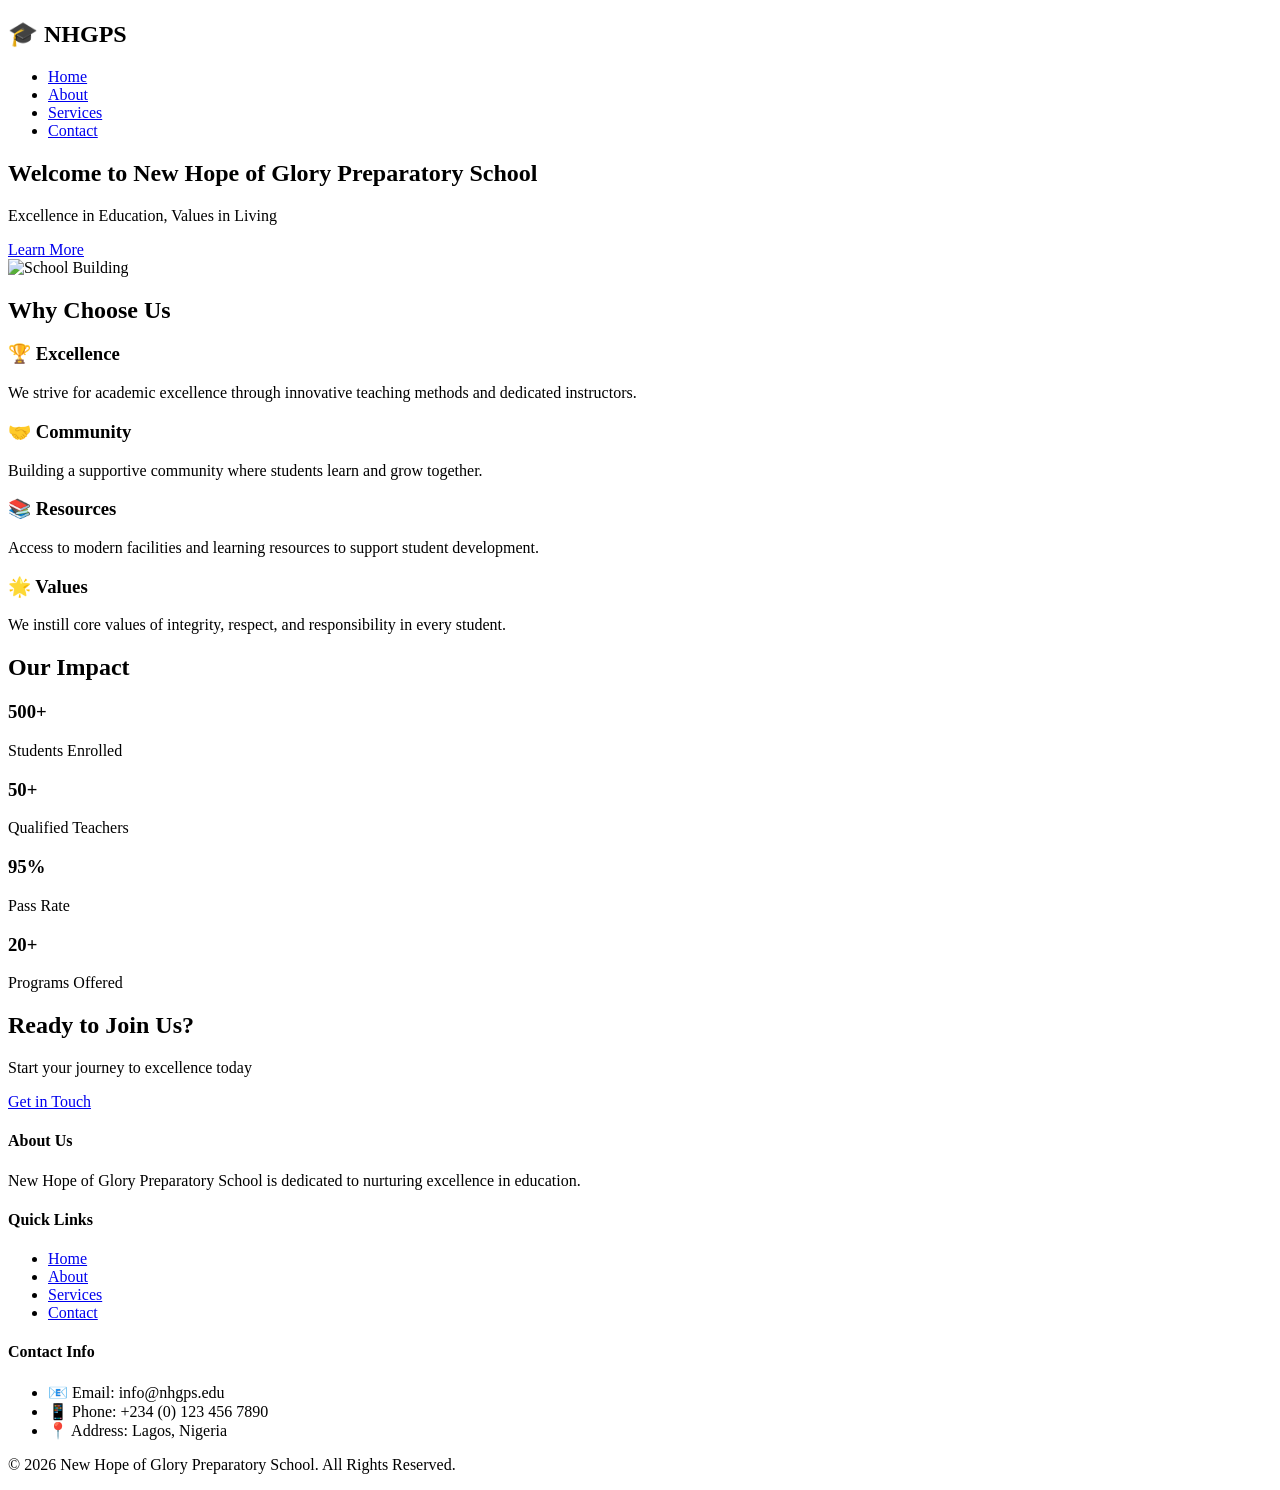
==== index.html @ d26f47a0 "Create responsive Home Page with semantic HTML5" ====
<!DOCTYPE html>
<html lang="en">
<head>
    <meta charset="UTF-8">
    <meta name="viewport" content="width=device-width, initial-scale=1.0">
    <title>New Hope of Glory Preparatory School</title>
    <link rel="stylesheet" href="styles.css">
</head>
<body>
    <!-- Header Navigation -->
    <header class="header">
        <nav class="navbar">
            <div class="nav-container">
                <div class="logo">
                    <h1>🎓 NHGPS</h1>
                </div>
                <ul class="nav-menu" id="navMenu">
                    <li class="nav-item">
                        <a href="index.html" class="nav-link active">Home</a>
                    </li>
                    <li class="nav-item">
                        <a href="about.html" class="nav-link">About</a>
                    </li>
                    <li class="nav-item">
                        <a href="services.html" class="nav-link">Services</a>
                    </li>
                    <li class="nav-item">
                        <a href="contact.html" class="nav-link">Contact</a>
                    </li>
                </ul>
                <div class="hamburger" id="hamburger">
                    <span></span>
                    <span></span>
                    <span></span>
                </div>
            </div>
        </nav>
    </header>

    <!-- Main Content -->
    <main>
        <!-- Hero Section -->
        <section class="hero">
            <div class="hero-content">
                <h2>Welcome to New Hope of Glory Preparatory School</h2>
                <p>Excellence in Education, Values in Living</p>
                <a href="about.html" class="cta-button">Learn More</a>
            </div>
            <img src="https://via.placeholder.com/600x400?text=School+Hero" alt="School Building" class="hero-image">
        </section>

        <!-- Features Section -->
        <section class="features">
            <h2>Why Choose Us</h2>
            <article class="feature-grid">
                <div class="feature-card">
                    <h3>🏆 Excellence</h3>
                    <p>We strive for academic excellence through innovative teaching methods and dedicated instructors.</p>
                </div>
                <div class="feature-card">
                    <h3>🤝 Community</h3>
                    <p>Building a supportive community where students learn and grow together.</p>
                </div>
                <div class="feature-card">
                    <h3>📚 Resources</h3>
                    <p>Access to modern facilities and learning resources to support student development.</p>
                </div>
                <div class="feature-card">
                    <h3>🌟 Values</h3>
                    <p>We instill core values of integrity, respect, and responsibility in every student.</p>
                </div>
            </article>
        </section>

        <!-- Quick Stats -->
        <section class="stats">
            <h2>Our Impact</h2>
            <div class="stats-grid">
                <div class="stat-item">
                    <h3>500+</h3>
                    <p>Students Enrolled</p>
                </div>
                <div class="stat-item">
                    <h3>50+</h3>
                    <p>Qualified Teachers</p>
                </div>
                <div class="stat-item">
                    <h3>95%</h3>
                    <p>Pass Rate</p>
                </div>
                <div class="stat-item">
                    <h3>20+</h3>
                    <p>Programs Offered</p>
                </div>
            </div>
        </section>

        <!-- Call to Action -->
        <section class="cta">
            <h2>Ready to Join Us?</h2>
            <p>Start your journey to excellence today</p>
            <a href="contact.html" class="cta-button primary">Get in Touch</a>
        </section>
    </main>

    <!-- Footer -->
    <footer class="footer">
        <div class="footer-content">
            <article class="footer-section">
                <h4>About Us</h4>
                <p>New Hope of Glory Preparatory School is dedicated to nurturing excellence in education.</p>
            </article>
            <article class="footer-section">
                <h4>Quick Links</h4>
                <ul>
                    <li><a href="index.html">Home</a></li>
                    <li><a href="about.html">About</a></li>
                    <li><a href="services.html">Services</a></li>
                    <li><a href="contact.html">Contact</a></li>
                </ul>
            </article>
            <article class="footer-section">
                <h4>Contact Info</h4>
                <ul>
                    <li>📧 Email: info@nhgps.edu</li>
                    <li>📱 Phone: +234 (0) 123 456 7890</li>
                    <li>📍 Address: Lagos, Nigeria</li>
                </ul>
            </article>
        </div>
        <div class="footer-bottom">
            <p>&copy; 2026 New Hope of Glory Preparatory School. All Rights Reserved.</p>
        </div>
    </footer>

    <script src="script.js"></script>
</body>
</html>
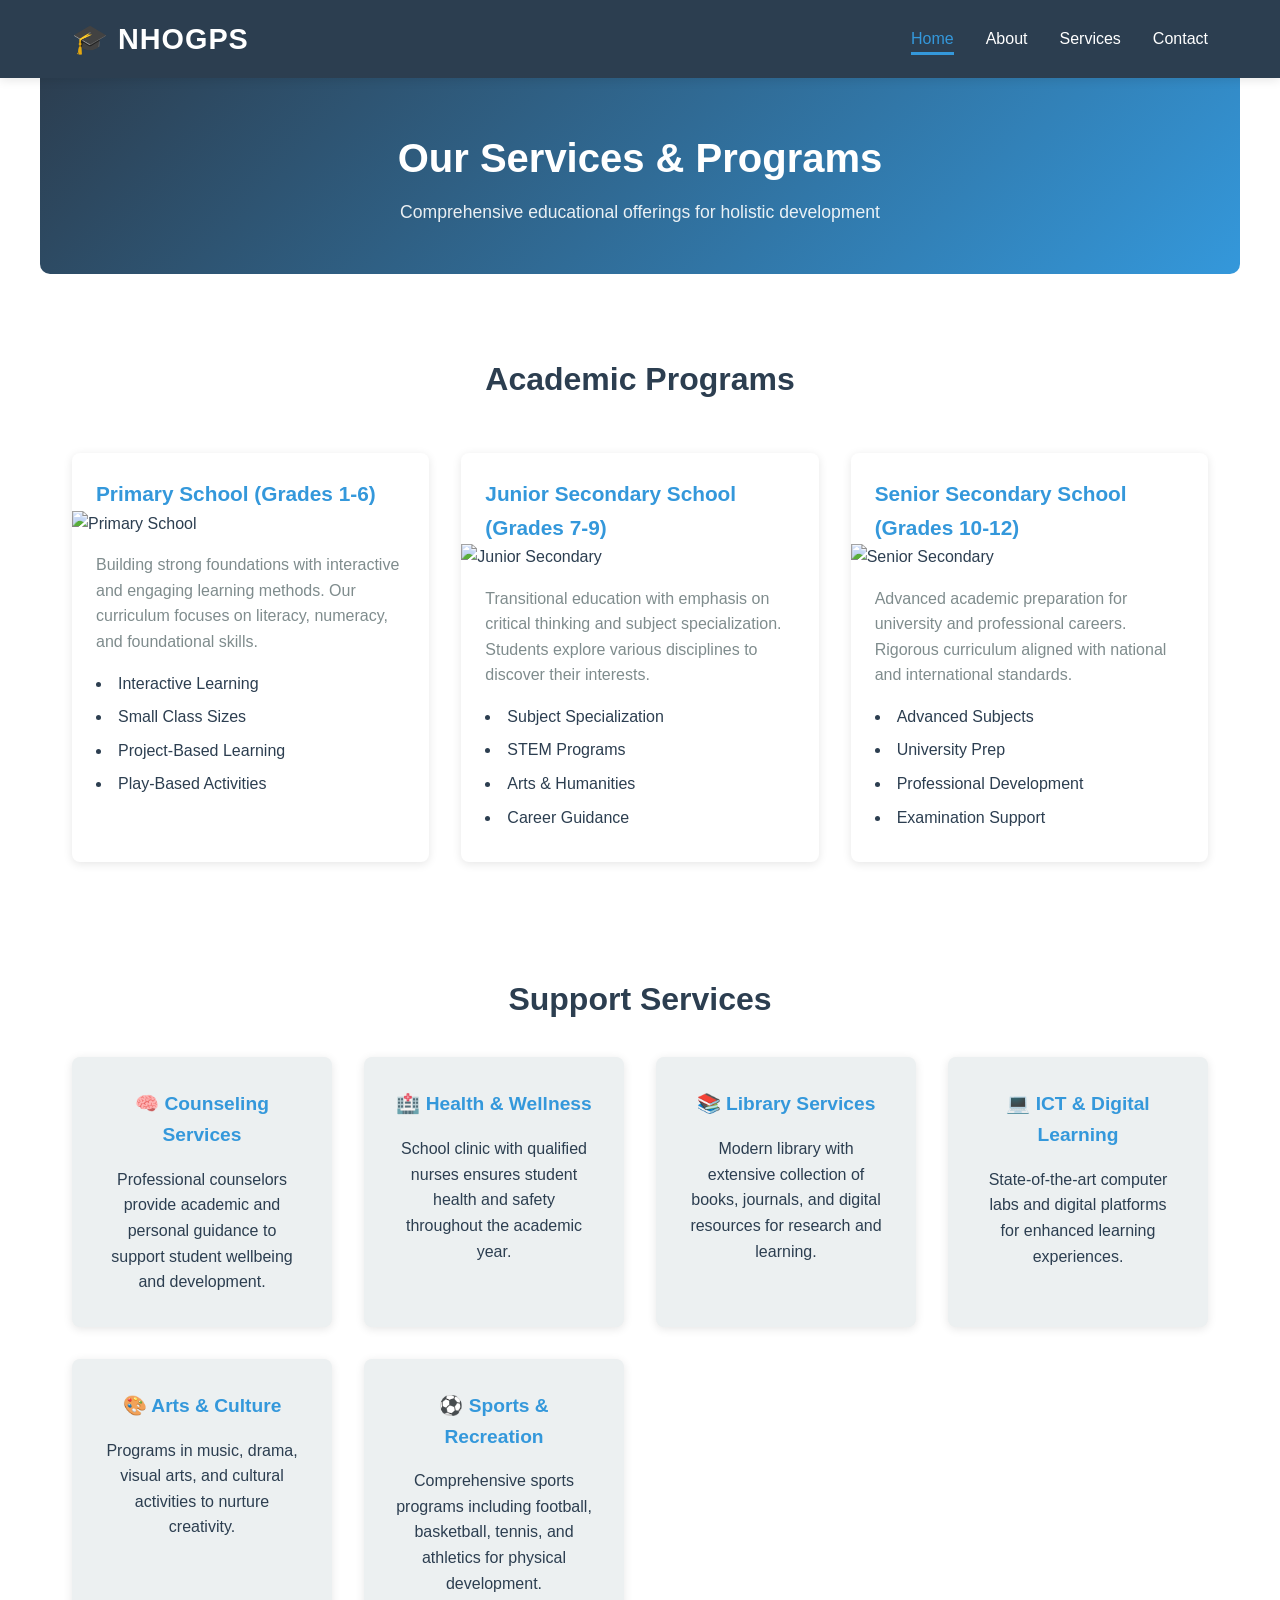
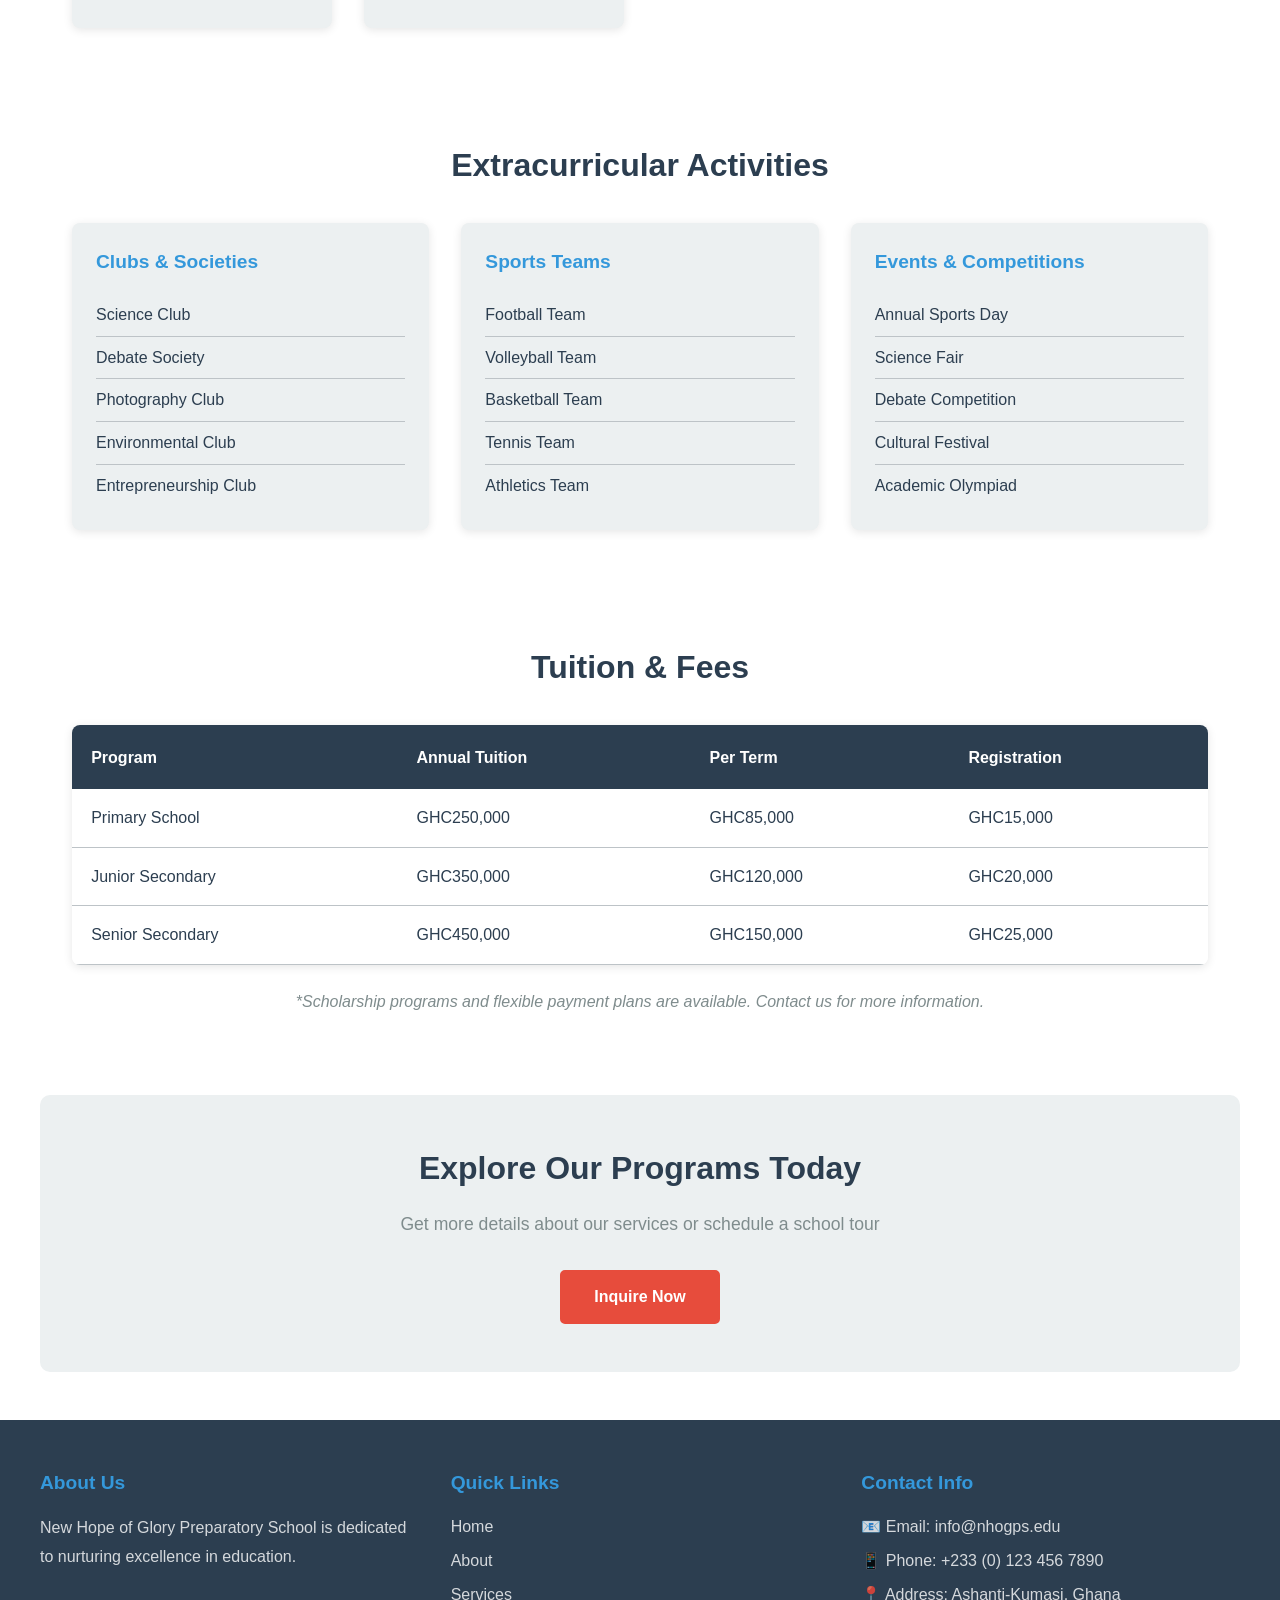
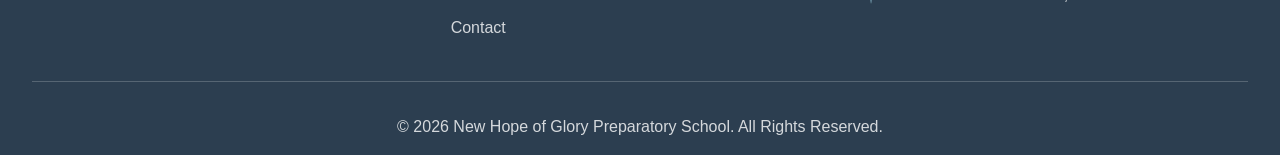
==== commit 07095d3f: "Revise index.html for new school branding and content Updated the title and navigation links to refl" ====
--- a/index.html
+++ b/index.html
@@ -3,7 +3,7 @@
 <head>
     <meta charset="UTF-8">
     <meta name="viewport" content="width=device-width, initial-scale=1.0">
-    <title>New Hope of Glory Preparatory School</title>
+    <title>Services - New Hope of Glory Preparatory School</title>
     <link rel="stylesheet" href="styles.css">
 </head>
 <body>
@@ -12,17 +12,17 @@
         <nav class="navbar">
             <div class="nav-container">
                 <div class="logo">
-                    <h1>🎓 NHGPS</h1>
+                    <h1>🎓 NHOGPS</h1>
                 </div>
                 <ul class="nav-menu" id="navMenu">
                     <li class="nav-item">
-                        <a href="index.html" class="nav-link active">Home</a>
+                        <a href="index.html" class="nav-link">Home</a>
                     </li>
                     <li class="nav-item">
                         <a href="about.html" class="nav-link">About</a>
                     </li>
                     <li class="nav-item">
-                        <a href="services.html" class="nav-link">Services</a>
+                        <a href="services.html" class="nav-link active">Services</a>
                     </li>
                     <li class="nav-item">
                         <a href="contact.html" class="nav-link">Contact</a>
@@ -39,67 +39,165 @@
 
     <!-- Main Content -->
     <main>
-        <!-- Hero Section -->
-        <section class="hero">
-            <div class="hero-content">
-                <h2>Welcome to New Hope of Glory Preparatory School</h2>
-                <p>Excellence in Education, Values in Living</p>
-                <a href="about.html" class="cta-button">Learn More</a>
-            </div>
-            <img src="https://via.placeholder.com/600x400?text=School+Hero" alt="School Building" class="hero-image">
-        </section>
-
-        <!-- Features Section -->
-        <section class="features">
-            <h2>Why Choose Us</h2>
-            <article class="feature-grid">
-                <div class="feature-card">
-                    <h3>🏆 Excellence</h3>
-                    <p>We strive for academic excellence through innovative teaching methods and dedicated instructors.</p>
-                </div>
-                <div class="feature-card">
-                    <h3>🤝 Community</h3>
-                    <p>Building a supportive community where students learn and grow together.</p>
-                </div>
-                <div class="feature-card">
-                    <h3>📚 Resources</h3>
-                    <p>Access to modern facilities and learning resources to support student development.</p>
-                </div>
-                <div class="feature-card">
-                    <h3>🌟 Values</h3>
-                    <p>We instill core values of integrity, respect, and responsibility in every student.</p>
-                </div>
-            </article>
-        </section>
-
-        <!-- Quick Stats -->
-        <section class="stats">
-            <h2>Our Impact</h2>
-            <div class="stats-grid">
-                <div class="stat-item">
-                    <h3>500+</h3>
-                    <p>Students Enrolled</p>
-                </div>
-                <div class="stat-item">
-                    <h3>50+</h3>
-                    <p>Qualified Teachers</p>
-                </div>
-                <div class="stat-item">
-                    <h3>95%</h3>
-                    <p>Pass Rate</p>
-                </div>
-                <div class="stat-item">
-                    <h3>20+</h3>
-                    <p>Programs Offered</p>
-                </div>
-            </div>
+        <!-- Page Header -->
+        <section class="page-header">
+            <h2>Our Services & Programs</h2>
+            <p>Comprehensive educational offerings for holistic development</p>
+        </section>
+
+        <!-- Academic Programs -->
+        <section class="programs">
+            <h2>Academic Programs</h2>
+            <article class="programs-grid">
+                <div class="program-card">
+                    <h3>Primary School (Grades 1-6)</h3>
+                    <img src="https://via.placeholder.com/300x200?text=Primary+School" alt="Primary School">
+                    <p>Building strong foundations with interactive and engaging learning methods. Our curriculum focuses on literacy, numeracy, and foundational skills.</p>
+                    <ul>
+                        <li>Interactive Learning</li>
+                        <li>Small Class Sizes</li>
+                        <li>Project-Based Learning</li>
+                        <li>Play-Based Activities</li>
+                    </ul>
+                </div>
+
+                <div class="program-card">
+                    <h3>Junior Secondary School (Grades 7-9)</h3>
+                    <img src="https://via.placeholder.com/300x200?text=JSS" alt="Junior Secondary">
+                    <p>Transitional education with emphasis on critical thinking and subject specialization. Students explore various disciplines to discover their interests.</p>
+                    <ul>
+                        <li>Subject Specialization</li>
+                        <li>STEM Programs</li>
+                        <li>Arts & Humanities</li>
+                        <li>Career Guidance</li>
+                    </ul>
+                </div>
+
+                <div class="program-card">
+                    <h3>Senior Secondary School (Grades 10-12)</h3>
+                    <img src="https://via.placeholder.com/300x200?text=SSS" alt="Senior Secondary">
+                    <p>Advanced academic preparation for university and professional careers. Rigorous curriculum aligned with national and international standards.</p>
+                    <ul>
+                        <li>Advanced Subjects</li>
+                        <li>University Prep</li>
+                        <li>Professional Development</li>
+                        <li>Examination Support</li>
+                    </ul>
+                </div>
+            </article>
+        </section>
+
+        <!-- Support Services -->
+        <section class="support-services">
+            <h2>Support Services</h2>
+            <article class="services-grid">
+                <div class="service-item">
+                    <h4>🧠 Counseling Services</h4>
+                    <p>Professional counselors provide academic and personal guidance to support student wellbeing and development.</p>
+                </div>
+                <div class="service-item">
+                    <h4>🏥 Health & Wellness</h4>
+                    <p>School clinic with qualified nurses ensures student health and safety throughout the academic year.</p>
+                </div>
+                <div class="service-item">
+                    <h4>📚 Library Services</h4>
+                    <p>Modern library with extensive collection of books, journals, and digital resources for research and learning.</p>
+                </div>
+                <div class="service-item">
+                    <h4>💻 ICT & Digital Learning</h4>
+                    <p>State-of-the-art computer labs and digital platforms for enhanced learning experiences.</p>
+                </div>
+                <div class="service-item">
+                    <h4>🎨 Arts & Culture</h4>
+                    <p>Programs in music, drama, visual arts, and cultural activities to nurture creativity.</p>
+                </div>
+                <div class="service-item">
+                    <h4>⚽ Sports & Recreation</h4>
+                    <p>Comprehensive sports programs including football, basketball, tennis, and athletics for physical development.</p>
+                </div>
+            </article>
+        </section>
+
+        <!-- Extracurricular Activities -->
+        <section class="activities">
+            <h2>Extracurricular Activities</h2>
+            <article class="activities-grid">
+                <div class="activity-card">
+                    <h3>Clubs & Societies</h3>
+                    <ul>
+                        <li>Science Club</li>
+                        <li>Debate Society</li>
+                        <li>Photography Club</li>
+                        <li>Environmental Club</li>
+                        <li>Entrepreneurship Club</li>
+                    </ul>
+                </div>
+                <div class="activity-card">
+                    <h3>Sports Teams</h3>
+                    <ul>
+                        <li>Football Team</li>
+                        <li>Volleyball Team</li>
+                        <li>Basketball Team</li>
+                        <li>Tennis Team</li>
+                        <li>Athletics Team</li>
+                    </ul>
+                </div>
+                <div class="activity-card">
+                    <h3>Events & Competitions</h3>
+                    <ul>
+                        <li>Annual Sports Day</li>
+                        <li>Science Fair</li>
+                        <li>Debate Competition</li>
+                        <li>Cultural Festival</li>
+                        <li>Academic Olympiad</li>
+                    </ul>
+                </div>
+            </article>
+        </section>
+
+        <!-- Services Pricing Table -->
+        <section class="pricing">
+            <h2>Tuition & Fees</h2>
+            <article class="table-container">
+                <table class="pricing-table">
+                    <thead>
+                        <tr>
+                            <th>Program</th>
+                            <th>Annual Tuition</th>
+                            <th>Per Term</th>
+                            <th>Registration</th>
+                        </tr>
+                    </thead>
+                    <tbody>
+                        <tr>
+                            <td>Primary School</td>
+                            <td>GHC250,000</td>
+                            <td>GHC85,000</td>
+                            <td>GHC15,000</td>
+                        </tr>
+                        <tr>
+                            <td>Junior Secondary</td>
+                            <td>GHC350,000</td>
+                            <td>GHC120,000</td>
+                            <td>GHC20,000</td>
+                        </tr>
+                        <tr>
+                            <td>Senior Secondary</td>
+                            <td>GHC450,000</td>
+                            <td>GHC150,000</td>
+                            <td>GHC25,000</td>
+                        </tr>
+                    </tbody>
+                </table>
+            </article>
+            <p class="pricing-note">*Scholarship programs and flexible payment plans are available. Contact us for more information.</p>
         </section>
 
         <!-- Call to Action -->
         <section class="cta">
-            <h2>Ready to Join Us?</h2>
-            <p>Start your journey to excellence today</p>
-            <a href="contact.html" class="cta-button primary">Get in Touch</a>
+            <h2>Explore Our Programs Today</h2>
+            <p>Get more details about our services or schedule a school tour</p>
+            <a href="contact.html" class="cta-button primary">Inquire Now</a>
         </section>
     </main>
 
@@ -122,9 +220,9 @@
             <article class="footer-section">
                 <h4>Contact Info</h4>
                 <ul>
-                    <li>📧 Email: info@nhgps.edu</li>
-                    <li>📱 Phone: +234 (0) 123 456 7890</li>
-                    <li>📍 Address: Lagos, Nigeria</li>
+                    <li>📧 Email: info@nhogps.edu</li>
+                    <li>📱 Phone: +233 (0) 123 456 7890</li>
+                    <li>📍 Address: Ashanti-Kumasi, Ghana</li>
                 </ul>
             </article>
         </div>
--- a/styles.css
+++ b/styles.css
@@ -0,0 +1,1312 @@
+/* ========================================
+   GENERAL STYLES & VARIABLES
+   ======================================== */
+
+:root {
+    --primary-color: #2c3e50;
+    --secondary-color: #3498db;
+    --accent-color: #e74c3c;
+    --success-color: #27ae60;
+    --warning-color: #f39c12;
+    --light-bg: #ecf0f1;
+    --text-color: #2c3e50;
+    --text-light: #7f8c8d;
+    --border-color: #bdc3c7;
+    --shadow: 0 2px 10px rgba(0, 0, 0, 0.1);
+    --transition: all 0.3s ease;
+}
+
+* {
+    margin: 0;
+    padding: 0;
+    box-sizing: border-box;
+}
+
+html {
+    scroll-behavior: smooth;
+}
+
+body {
+    font-family: 'Segoe UI', Tahoma, Geneva, Verdana, sans-serif;
+    line-height: 1.6;
+    color: var(--text-color);
+    background-color: #ffffff;
+}
+
+/* ========================================
+   HEADER & NAVIGATION
+   ======================================== */
+
+.header {
+    position: sticky;
+    top: 0;
+    z-index: 100;
+    background-color: var(--primary-color);
+    box-shadow: var(--shadow);
+}
+
+.navbar {
+    padding: 0;
+}
+
+.nav-container {
+    max-width: 1200px;
+    margin: 0 auto;
+    display: flex;
+    justify-content: space-between;
+    align-items: center;
+    padding: 1rem 2rem;
+}
+
+.logo h1 {
+    color: white;
+    font-size: 1.8rem;
+    font-weight: bold;
+    letter-spacing: 1px;
+}
+
+.nav-menu {
+    display: flex;
+    list-style: none;
+    gap: 2rem;
+    flex-wrap: wrap;
+}
+
+.nav-item {
+    position: relative;
+}
+
+.nav-link {
+    color: white;
+    text-decoration: none;
+    font-weight: 500;
+    transition: var(--transition);
+    position: relative;
+    padding-bottom: 0.5rem;
+}
+
+.nav-link:hover,
+.nav-link.active {
+    color: var(--secondary-color);
+}
+
+.nav-link.active::after {
+    content: '';
+    position: absolute;
+    bottom: 0;
+    left: 0;
+    right: 0;
+    height: 3px;
+    background-color: var(--secondary-color);
+}
+
+.hamburger {
+    display: none;
+    flex-direction: column;
+    cursor: pointer;
+}
+
+.hamburger span {
+    width: 25px;
+    height: 3px;
+    background-color: white;
+    margin: 5px 0;
+    transition: var(--transition);
+}
+
+/* ========================================
+   HERO SECTION
+   ======================================== */
+
+.hero {
+    display: grid;
+    grid-template-columns: 1fr 1fr;
+    align-items: center;
+    gap: 3rem;
+    max-width: 1200px;
+    margin: 0 auto;
+    padding: 4rem 2rem;
+    background: linear-gradient(135deg, var(--primary-color) 0%, var(--secondary-color) 100%);
+    color: white;
+    min-height: 500px;
+}
+
+.hero-content h2 {
+    font-size: 2.5rem;
+    margin-bottom: 1rem;
+    font-weight: bold;
+}
+
+.hero-content p {
+    font-size: 1.2rem;
+    margin-bottom: 2rem;
+    opacity: 0.95;
+}
+
+.hero-image {
+    width: 100%;
+    max-height: 400px;
+    object-fit: cover;
+    border-radius: 10px;
+    box-shadow: 0 10px 30px rgba(0, 0, 0, 0.3);
+}
+
+/* ========================================
+   BUTTONS & CTAs
+   ======================================== */
+
+.cta-button {
+    display: inline-block;
+    padding: 0.75rem 2rem;
+    background-color: var(--secondary-color);
+    color: white;
+    text-decoration: none;
+    border-radius: 5px;
+    font-weight: 600;
+    transition: var(--transition);
+    border: 2px solid var(--secondary-color);
+}
+
+.cta-button:hover {
+    background-color: transparent;
+    color: var(--secondary-color);
+    transform: translateY(-2px);
+}
+
+.cta-button.primary {
+    background-color: var(--accent-color);
+    border-color: var(--accent-color);
+}
+
+.cta-button.primary:hover {
+    color: var(--accent-color);
+}
+
+/* ========================================
+   FEATURES SECTION
+   ======================================== */
+
+.features {
+    max-width: 1200px;
+    margin: 3rem auto;
+    padding: 2rem;
+}
+
+.features h2 {
+    text-align: center;
+    font-size: 2rem;
+    margin-bottom: 3rem;
+    color: var(--primary-color);
+}
+
+.feature-grid {
+    display: grid;
+    grid-template-columns: repeat(auto-fit, minmax(250px, 1fr));
+    gap: 2rem;
+}
+
+.feature-card {
+    background-color: var(--light-bg);
+    padding: 2rem;
+    border-radius: 8px;
+    text-align: center;
+    box-shadow: var(--shadow);
+    transition: var(--transition);
+}
+
+.feature-card:hover {
+    transform: translateY(-10px);
+    box-shadow: 0 10px 25px rgba(0, 0, 0, 0.15);
+}
+
+.feature-card h3 {
+    font-size: 1.5rem;
+    color: var(--secondary-color);
+    margin-bottom: 1rem;
+}
+
+.feature-card p {
+    color: var(--text-light);
+    line-height: 1.8;
+}
+
+/* ========================================
+   STATS SECTION
+   ======================================== */
+
+.stats {
+    background-color: var(--primary-color);
+    color: white;
+    padding: 3rem 2rem;
+    text-align: center;
+}
+
+.stats h2 {
+    font-size: 2rem;
+    margin-bottom: 2rem;
+}
+
+.stats-grid {
+    display: grid;
+    grid-template-columns: repeat(auto-fit, minmax(200px, 1fr));
+    gap: 2rem;
+    max-width: 1200px;
+    margin: 0 auto;
+}
+
+.stat-item h3 {
+    font-size: 2.5rem;
+    font-weight: bold;
+    color: var(--secondary-color);
+    margin-bottom: 0.5rem;
+}
+
+.stat-item p {
+    font-size: 1.1rem;
+}
+
+/* ========================================
+   CTA SECTION
+   ======================================== */
+
+.cta {
+    background-color: var(--light-bg);
+    padding: 3rem 2rem;
+    text-align: center;
+    max-width: 1200px;
+    margin: 3rem auto;
+    border-radius: 10px;
+}
+
+.cta h2 {
+    font-size: 2rem;
+    margin-bottom: 1rem;
+    color: var(--primary-color);
+}
+
+.cta p {
+    font-size: 1.1rem;
+    color: var(--text-light);
+    margin-bottom: 2rem;
+}
+
+/* ========================================
+   FOOTER
+   ======================================== */
+
+.footer {
+    background-color: var(--primary-color);
+    color: white;
+    padding: 3rem 2rem 1rem;
+    margin-top: 3rem;
+}
+
+.footer-content {
+    display: grid;
+    grid-template-columns: repeat(auto-fit, minmax(250px, 1fr));
+    gap: 2rem;
+    max-width: 1200px;
+    margin: 0 auto 2rem;
+}
+
+.footer-section h4 {
+    font-size: 1.2rem;
+    margin-bottom: 1rem;
+    color: var(--secondary-color);
+}
+
+.footer-section p {
+    line-height: 1.8;
+    color: rgba(255, 255, 255, 0.8);
+}
+
+.footer-section ul {
+    list-style: none;
+}
+
+.footer-section ul li {
+    margin-bottom: 0.5rem;
+    color: rgba(255, 255, 255, 0.8);
+}
+
+.footer-section ul li a {
+    color: rgba(255, 255, 255, 0.8);
+    text-decoration: none;
+    transition: var(--transition);
+}
+
+.footer-section ul li a:hover {
+    color: var(--secondary-color);
+}
+
+.footer-bottom {
+    text-align: center;
+    padding-top: 2rem;
+    border-top: 1px solid rgba(255, 255, 255, 0.2);
+    color: rgba(255, 255, 255, 0.8);
+}
+
+/* ========================================
+   PAGE HEADER
+   ======================================== */
+
+.page-header {
+    background: linear-gradient(135deg, var(--primary-color) 0%, var(--secondary-color) 100%);
+    color: white;
+    padding: 3rem 2rem;
+    text-align: center;
+    max-width: 1200px;
+    margin: 0 auto;
+    border-radius: 0 0 10px 10px;
+}
+
+.page-header h2 {
+    font-size: 2.5rem;
+    margin-bottom: 0.5rem;
+}
+
+.page-header p {
+    font-size: 1.1rem;
+    opacity: 0.9;
+}
+
+/* ========================================
+   ABOUT PAGE SECTIONS
+   ======================================== */
+
+.mission-vision {
+    max-width: 1200px;
+    margin: 3rem auto;
+    padding: 2rem;
+}
+
+.mission-vision-grid {
+    display: grid;
+    grid-template-columns: repeat(auto-fit, minmax(300px, 1fr));
+    gap: 2rem;
+}
+
+.mission-card,
+.vision-card {
+    background-color: var(--light-bg);
+    padding: 2rem;
+    border-radius: 8px;
+    border-left: 4px solid var(--secondary-color);
+    box-shadow: var(--shadow);
+}
+
+.mission-card h3,
+.vision-card h3 {
+    color: var(--secondary-color);
+    font-size: 1.5rem;
+    margin-bottom: 1rem;
+}
+
+.values {
+    max-width: 1200px;
+    margin: 3rem auto;
+    padding: 2rem;
+}
+
+.values h2 {
+    text-align: center;
+    font-size: 2rem;
+    color: var(--primary-color);
+    margin-bottom: 2rem;
+}
+
+.values-grid {
+    display: grid;
+    grid-template-columns: repeat(auto-fit, minmax(280px, 1fr));
+    gap: 2rem;
+}
+
+.value-item {
+    background-color: var(--light-bg);
+    padding: 2rem;
+    border-radius: 8px;
+    box-shadow: var(--shadow);
+    transition: var(--transition);
+}
+
+.value-item:hover {
+    transform: translateY(-5px);
+    box-shadow: 0 8px 20px rgba(0, 0, 0, 0.15);
+}
+
+.value-item h4 {
+    color: var(--secondary-color);
+    font-size: 1.3rem;
+    margin-bottom: 1rem;
+}
+
+/* ========================================
+   HISTORY SECTION
+   ======================================== */
+
+.history {
+    max-width: 1200px;
+    margin: 3rem auto;
+    padding: 2rem;
+    background-color: var(--light-bg);
+    border-radius: 8px;
+}
+
+.history h2 {
+    color: var(--primary-color);
+    font-size: 2rem;
+    margin-bottom: 2rem;
+}
+
+.history-content p {
+    margin-bottom: 1.5rem;
+    line-height: 1.9;
+    color: var(--text-light);
+}
+
+/* ========================================
+   LEADERSHIP SECTION
+   ======================================== */
+
+.leadership {
+    max-width: 1200px;
+    margin: 3rem auto;
+    padding: 2rem;
+}
+
+.leadership h2 {
+    text-align: center;
+    font-size: 2rem;
+    color: var(--primary-color);
+    margin-bottom: 3rem;
+}
+
+.leadership-grid {
+    display: grid;
+    grid-template-columns: repeat(auto-fit, minmax(250px, 1fr));
+    gap: 2rem;
+}
+
+.team-member {
+    text-align: center;
+    background-color: var(--light-bg);
+    padding: 2rem;
+    border-radius: 8px;
+    box-shadow: var(--shadow);
+    transition: var(--transition);
+}
+
+.team-member:hover {
+    transform: translateY(-10px);
+    box-shadow: 0 10px 25px rgba(0, 0, 0, 0.15);
+}
+
+.team-member img {
+    width: 150px;
+    height: 150px;
+    border-radius: 50%;
+    object-fit: cover;
+    margin-bottom: 1rem;
+    border: 3px solid var(--secondary-color);
+}
+
+.team-member h4 {
+    font-size: 1.3rem;
+    color: var(--primary-color);
+    margin-bottom: 0.5rem;
+}
+
+.team-member .position {
+    color: var(--secondary-color);
+    font-weight: 600;
+    margin-bottom: 1rem;
+}
+
+.team-member p {
+    color: var(--text-light);
+    font-size: 0.95rem;
+}
+
+/* ========================================
+   ACHIEVEMENTS TABLE
+   ======================================== */
+
+.achievements {
+    max-width: 1200px;
+    margin: 3rem auto;
+    padding: 2rem;
+}
+
+.achievements h2 {
+    text-align: center;
+    font-size: 2rem;
+    color: var(--primary-color);
+    margin-bottom: 2rem;
+}
+
+.table-container {
+    overflow-x: auto;
+    border-radius: 8px;
+    box-shadow: var(--shadow);
+}
+
+.achievements-table,
+.pricing-table {
+    width: 100%;
+    border-collapse: collapse;
+    background-color: white;
+}
+
+.achievements-table thead,
+.pricing-table thead {
+    background-color: var(--primary-color);
+    color: white;
+}
+
+.achievements-table th,
+.pricing-table th {
+    padding: 1.2rem;
+    text-align: left;
+    font-weight: 600;
+}
+
+.achievements-table td,
+.pricing-table td {
+    padding: 1rem 1.2rem;
+    border-bottom: 1px solid var(--border-color);
+}
+
+.achievements-table tbody tr:hover,
+.pricing-table tbody tr:hover {
+    background-color: var(--light-bg);
+}
+
+/* ========================================
+   SERVICES PAGE
+   ======================================== */
+
+.programs {
+    max-width: 1200px;
+    margin: 3rem auto;
+    padding: 2rem;
+}
+
+.programs h2 {
+    text-align: center;
+    font-size: 2rem;
+    color: var(--primary-color);
+    margin-bottom: 3rem;
+}
+
+.programs-grid {
+    display: grid;
+    grid-template-columns: repeat(auto-fit, minmax(300px, 1fr));
+    gap: 2rem;
+}
+
+.program-card {
+    background-color: white;
+    border-radius: 8px;
+    overflow: hidden;
+    box-shadow: var(--shadow);
+    transition: var(--transition);
+}
+
+.program-card:hover {
+    transform: translateY(-15px);
+    box-shadow: 0 15px 30px rgba(0, 0, 0, 0.2);
+}
+
+.program-card h3 {
+    padding: 1.5rem 1.5rem 0;
+    color: var(--secondary-color);
+    font-size: 1.3rem;
+}
+
+.program-card img {
+    width: 100%;
+    height: 200px;
+    object-fit: cover;
+}
+
+.program-card p {
+    padding: 0 1.5rem;
+    color: var(--text-light);
+    margin: 1rem 0;
+}
+
+.program-card ul {
+    list-style-position: inside;
+    padding: 0 1.5rem 1.5rem;
+    color: var(--text-color);
+}
+
+.program-card ul li {
+    margin: 0.5rem 0;
+}
+
+.support-services {
+    max-width: 1200px;
+    margin: 3rem auto;
+    padding: 2rem;
+}
+
+.support-services h2 {
+    text-align: center;
+    font-size: 2rem;
+    color: var(--primary-color);
+    margin-bottom: 2rem;
+}
+
+.services-grid {
+    display: grid;
+    grid-template-columns: repeat(auto-fit, minmax(250px, 1fr));
+    gap: 2rem;
+}
+
+.service-item {
+    background-color: var(--light-bg);
+    padding: 2rem;
+    border-radius: 8px;
+    text-align: center;
+    box-shadow: var(--shadow);
+    transition: var(--transition);
+}
+
+.service-item:hover {
+    background-color: var(--secondary-color);
+    color: white;
+}
+
+.service-item h4 {
+    color: var(--secondary-color);
+    font-size: 1.2rem;
+    margin-bottom: 1rem;
+}
+
+.service-item:hover h4 {
+    color: white;
+}
+
+/* ========================================
+   ACTIVITIES SECTION
+   ======================================== */
+
+.activities {
+    max-width: 1200px;
+    margin: 3rem auto;
+    padding: 2rem;
+}
+
+.activities h2 {
+    text-align: center;
+    font-size: 2rem;
+    color: var(--primary-color);
+    margin-bottom: 2rem;
+}
+
+.activities-grid {
+    display: grid;
+    grid-template-columns: repeat(auto-fit, minmax(250px, 1fr));
+    gap: 2rem;
+}
+
+.activity-card {
+    background-color: var(--light-bg);
+    padding: 1.5rem;
+    border-radius: 8px;
+    box-shadow: var(--shadow);
+}
+
+.activity-card h3 {
+    color: var(--secondary-color);
+    font-size: 1.2rem;
+    margin-bottom: 1rem;
+}
+
+.activity-card ul {
+    list-style: none;
+    padding-left: 0;
+}
+
+.activity-card ul li {
+    padding: 0.5rem 0;
+    border-bottom: 1px solid var(--border-color);
+    color: var(--text-color);
+}
+
+.activity-card ul li:last-child {
+    border-bottom: none;
+}
+
+/* ========================================
+   PRICING SECTION
+   ======================================== */
+
+.pricing {
+    max-width: 1200px;
+    margin: 3rem auto;
+    padding: 2rem;
+}
+
+.pricing h2 {
+    text-align: center;
+    font-size: 2rem;
+    color: var(--primary-color);
+    margin-bottom: 2rem;
+}
+
+.pricing-note {
+    text-align: center;
+    color: var(--text-light);
+    margin-top: 1.5rem;
+    font-style: italic;
+}
+
+/* ========================================
+   CONTACT PAGE SECTIONS
+   ======================================== */
+
+.contact-section {
+    max-width: 1200px;
+    margin: 3rem auto;
+    padding: 2rem;
+}
+
+.contact-container {
+    display: grid;
+    grid-template-columns: 1fr 1fr;
+    gap: 3rem;
+}
+
+.contact-info {
+    background-color: var(--light-bg);
+    padding: 2rem;
+    border-radius: 8px;
+}
+
+.contact-info h3 {
+    color: var(--secondary-color);
+    font-size: 1.5rem;
+    margin-bottom: 2rem;
+}
+
+.info-item {
+    margin-bottom: 2rem;
+}
+
+.info-item h4 {
+    color: var(--primary-color);
+    font-size: 1.1rem;
+    margin-bottom: 0.5rem;
+}
+
+.info-item p {
+    color: var(--text-light);
+    line-height: 1.8;
+}
+
+/* ========================================
+   CONTACT FORM
+   ======================================== */
+
+.contact-form-container {
+    background-color: white;
+    padding: 2rem;
+    border-radius: 8px;
+    box-shadow: var(--shadow);
+}
+
+.contact-form-container h3 {
+    color: var(--secondary-color);
+    font-size: 1.5rem;
+    margin-bottom: 1.5rem;
+}
+
+.greeting-message {
+    background-color: var(--light-bg);
+    padding: 1rem;
+    border-radius: 5px;
+    margin-bottom: 1.5rem;
+    color: var(--primary-color);
+    font-weight: 500;
+    display: none;
+}
+
+.greeting-message.show {
+    display: block;
+}
+
+.contact-form {
+    display: flex;
+    flex-direction: column;
+}
+
+.form-group {
+    margin-bottom: 1.5rem;
+    position: relative;
+}
+
+.form-group label {
+    display: block;
+    margin-bottom: 0.5rem;
+    color: var(--primary-color);
+    font-weight: 600;
+}
+
+.form-group input,
+.form-group select,
+.form-group textarea {
+    width: 100%;
+    padding: 0.75rem;
+    border: 2px solid var(--border-color);
+    border-radius: 5px;
+    font-family: inherit;
+    font-size: 1rem;
+    transition: var(--transition);
+}
+
+.form-group input:focus,
+.form-group select:focus,
+.form-group textarea:focus {
+    outline: none;
+    border-color: var(--secondary-color);
+    box-shadow: 0 0 0 3px rgba(52, 152, 219, 0.1);
+}
+
+.form-group input.error,
+.form-group select.error,
+.form-group textarea.error {
+    border-color: var(--accent-color);
+    background-color: rgba(231, 76, 60, 0.05);
+}
+
+.error-message {
+    color: var(--accent-color);
+    font-size: 0.85rem;
+    margin-top: 0.3rem;
+    display: block;
+    min-height: 1.2rem;
+}
+
+.submit-btn {
+    padding: 0.75rem 2rem;
+    background-color: var(--secondary-color);
+    color: white;
+    border: none;
+    border-radius: 5px;
+    font-size: 1rem;
+    font-weight: 600;
+    cursor: pointer;
+    transition: var(--transition);
+    margin-top: 1rem;
+}
+
+.submit-btn:hover {
+    background-color: var(--primary-color);
+    transform: translateY(-2px);
+    box-shadow: 0 5px 15px rgba(52, 152, 219, 0.3);
+}
+
+.submit-btn:active {
+    transform: translateY(0);
+}
+
+.success-message {
+    background-color: var(--success-color);
+    color: white;
+    padding: 1.5rem;
+    border-radius: 5px;
+    margin-top: 1.5rem;
+    text-align: center;
+    animation: slideIn 0.3s ease;
+}
+
+.success-message h4 {
+    margin-bottom: 0.5rem;
+    font-size: 1.2rem;
+}
+
+@keyframes slideIn {
+    from {
+        opacity: 0;
+        transform: translateY(-10px);
+    }
+    to {
+        opacity: 1;
+        transform: translateY(0);
+    }
+}
+
+/* ========================================
+   SUBMISSIONS STATS
+   ======================================== */
+
+.submissions-list {
+    max-width: 1200px;
+    margin: 3rem auto;
+    padding: 2rem;
+}
+
+.submissions-list h3 {
+    text-align: center;
+    color: var(--primary-color);
+    font-size: 1.5rem;
+    margin-bottom: 2rem;
+}
+
+.stats-cards {
+    display: grid;
+    grid-template-columns: repeat(auto-fit, minmax(200px, 1fr));
+    gap: 2rem;
+}
+
+.stat-card {
+    background-color: var(--light-bg);
+    padding: 2rem;
+    border-radius: 8px;
+    text-align: center;
+    box-shadow: var(--shadow);
+    border-top: 4px solid var(--secondary-color);
+}
+
+.stat-card h4 {
+    color: var(--primary-color);
+    margin-bottom: 1rem;
+}
+
+.stat-card p {
+    font-size: 2rem;
+    font-weight: bold;
+    color: var(--secondary-color);
+}
+
+/* ========================================
+   MAP SECTION
+   ======================================== */
+
+.map-section {
+    max-width: 1200px;
+    margin: 3rem auto;
+    padding: 2rem;
+}
+
+.map-section h3 {
+    color: var(--primary-color);
+    font-size: 1.5rem;
+    margin-bottom: 2rem;
+}
+
+.map-placeholder {
+    background-color: var(--light-bg);
+    padding: 4rem 2rem;
+    border-radius: 8px;
+    text-align: center;
+    color: var(--text-light);
+}
+
+.map-placeholder p {
+    font-size: 1.1rem;
+    margin: 1rem 0;
+}
+
+/* ========================================
+   MOBILE RESPONSIVE DESIGN
+   ======================================== */
+
+/* Tablet Devices (768px - 1024px) */
+@media (max-width: 1024px) {
+    .nav-menu {
+        gap: 1.5rem;
+    }
+
+    .hero {
+        grid-template-columns: 1fr;
+        padding: 3rem 2rem;
+    }
+
+    .hero-content h2 {
+        font-size: 2rem;
+    }
+
+    .contact-container {
+        grid-template-columns: 1fr;
+        gap: 2rem;
+    }
+
+    .feature-grid,
+    .programs-grid,
+    .values-grid,
+    .services-grid,
+    .activities-grid {
+        grid-template-columns: repeat(2, 1fr);
+    }
+}
+
+/* Mobile Devices (max-width: 768px) */
+@media (max-width: 768px) {
+    /* Navigation */
+    .hamburger {
+        display: flex;
+    }
+
+    .nav-menu {
+        position: fixed;
+        left: -100%;
+        top: 70px;
+        flex-direction: column;
+        background-color: var(--primary-color);
+        width: 100%;
+        text-align: center;
+        transition: 0.3s;
+        gap: 0;
+        padding: 2rem 0;
+    }
+
+    .nav-menu.active {
+        left: 0;
+    }
+
+    .nav-item {
+        padding: 1rem 0;
+        border-bottom: 1px solid rgba(255, 255, 255, 0.1);
+    }
+
+    /* Hero Section */
+    .hero {
+        grid-template-columns: 1fr;
+        min-height: auto;
+        padding: 2rem 1rem;
+    }
+
+    .hero-content h2 {
+        font-size: 1.8rem;
+    }
+
+    .hero-content p {
+        font-size: 1rem;
+    }
+
+    .hero-image {
+        max-height: 300px;
+    }
+
+    /* Page Header */
+    .page-header {
+        padding: 2rem 1rem;
+    }
+
+    .page-header h2 {
+        font-size: 1.8rem;
+    }
+
+    .page-header p {
+        font-size: 1rem;
+    }
+
+    /* Typography */
+    h1 {
+        font-size: 1.5rem;
+    }
+
+    h2 {
+        font-size: 1.5rem;
+    }
+
+    h3 {
+        font-size: 1.2rem;
+    }
+
+    /* Sections */
+    .features,
+    .programs,
+    .values,
+    .leadership,
+    .achievements,
+    .contact-section,
+    .submissions-list,
+    .map-section {
+        padding: 1.5rem;
+        margin: 2rem auto;
+    }
+
+    /* Grids */
+    .feature-grid,
+    .programs-grid,
+    .values-grid,
+    .services-grid,
+    .activities-grid,
+    .stats-grid,
+    .leadership-grid,
+    .stats-cards {
+        grid-template-columns: 1fr;
+    }
+
+    .mission-vision-grid {
+        grid-template-columns: 1fr;
+    }
+
+    .contact-container {
+        grid-template-columns: 1fr;
+        gap: 1.5rem;
+    }
+
+    /* Contact Form */
+    .contact-form-container,
+    .contact-info {
+        padding: 1.5rem;
+    }
+
+    /* Footer */
+    .footer-content {
+        grid-template-columns: 1fr;
+        gap: 1.5rem;
+    }
+
+    .footer {
+        padding: 2rem 1rem 1rem;
+    }
+
+    /* CTA Button */
+    .cta-button {
+        padding: 0.6rem 1.5rem;
+        font-size: 0.95rem;
+    }
+
+    /* Table */
+    .table-container {
+        overflow-x: auto;
+    }
+
+    .achievements-table,
+    .pricing-table {
+        font-size: 0.9rem;
+    }
+
+    .achievements-table th,
+    .pricing-table th,
+    .achievements-table td,
+    .pricing-table td {
+        padding: 0.75rem 0.5rem;
+    }
+}
+
+/* Small Mobile Devices (max-width: 480px) */
+@media (max-width: 480px) {
+    .nav-container {
+        padding: 0.75rem 1rem;
+    }
+
+    .logo h1 {
+        font-size: 1.4rem;
+    }
+
+    .hero-content h2 {
+        font-size: 1.5rem;
+    }
+
+    .features,
+    .programs,
+    .values,
+    .leadership,
+    .achievements,
+    .contact-section,
+    .submissions-list,
+    .map-section {
+        padding: 1rem;
+        margin: 1.5rem auto;
+    }
+
+    .page-header {
+        padding: 1.5rem 1rem;
+    }
+
+    .page-header h2 {
+        font-size: 1.5rem;
+    }
+
+    .feature-card,
+    .program-card,
+    .value-item,
+    .team-member,
+    .service-item,
+    .activity-card,
+    .stat-card,
+    .contact-info,
+    .contact-form-container {
+        padding: 1rem;
+    }
+
+    .team-member img {
+        width: 100px;
+        height: 100px;
+    }
+
+    .cta-button {
+        padding: 0.6rem 1.2rem;
+        font-size: 0.9rem;
+    }
+
+    .submit-btn {
+        padding: 0.6rem 1rem;
+        font-size: 0.95rem;
+    }
+
+    .form-group input,
+    .form-group select,
+    .form-group textarea {
+        padding: 0.6rem;
+        font-size: 1rem;
+    }
+
+    .stats h2,
+    .cta h2,
+    .achievements h2,
+    .programs h2,
+    .values h2,
+    .contact-section h2 {
+        font-size: 1.5rem;
+    }
+}
+
+/* ========================================
+   ACCESSIBILITY
+   ======================================== */
+
+@media (prefers-reduced-motion: reduce) {
+    * {
+        animation-duration: 0.01ms !important;
+        animation-iteration-count: 1 !important;
+        transition-duration: 0.01ms !important;
+        scroll-behavior: auto !important;
+    }
+}
+
+/* Focus visible for keyboard navigation */
+a:focus-visible,
+button:focus-visible,
+input:focus-visible,
+select:focus-visible,
+textarea:focus-visible {
+    outline: 3px solid var(--secondary-color);
+    outline-offset: 2px;
+}
+
+/* Print Styles */
+@media print {
+    .header,
+    .footer,
+    .hamburger,
+    .cta-button {
+        display: none;
+    }
+
+    body {
+        background-color: white;
+        color: black;
+    }
+
+    table {
+        border-collapse: collapse;
+    }
+}
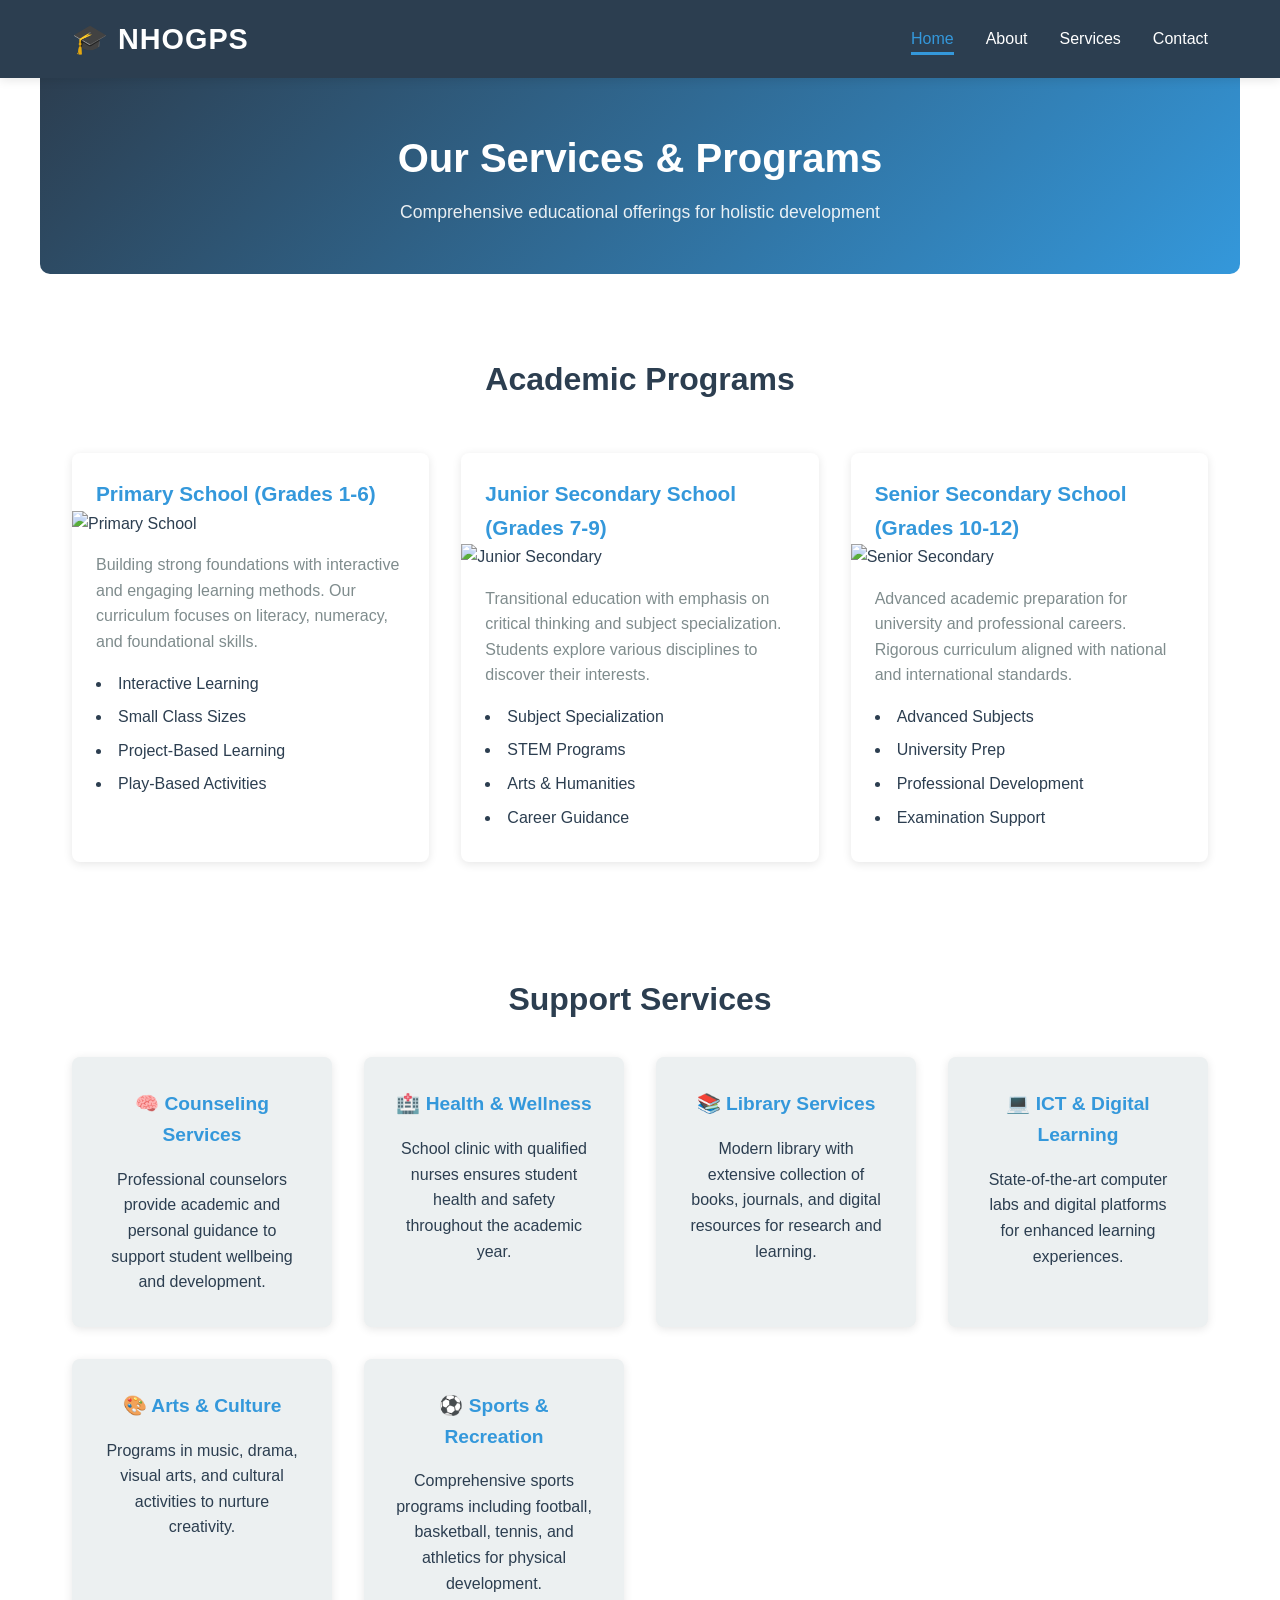
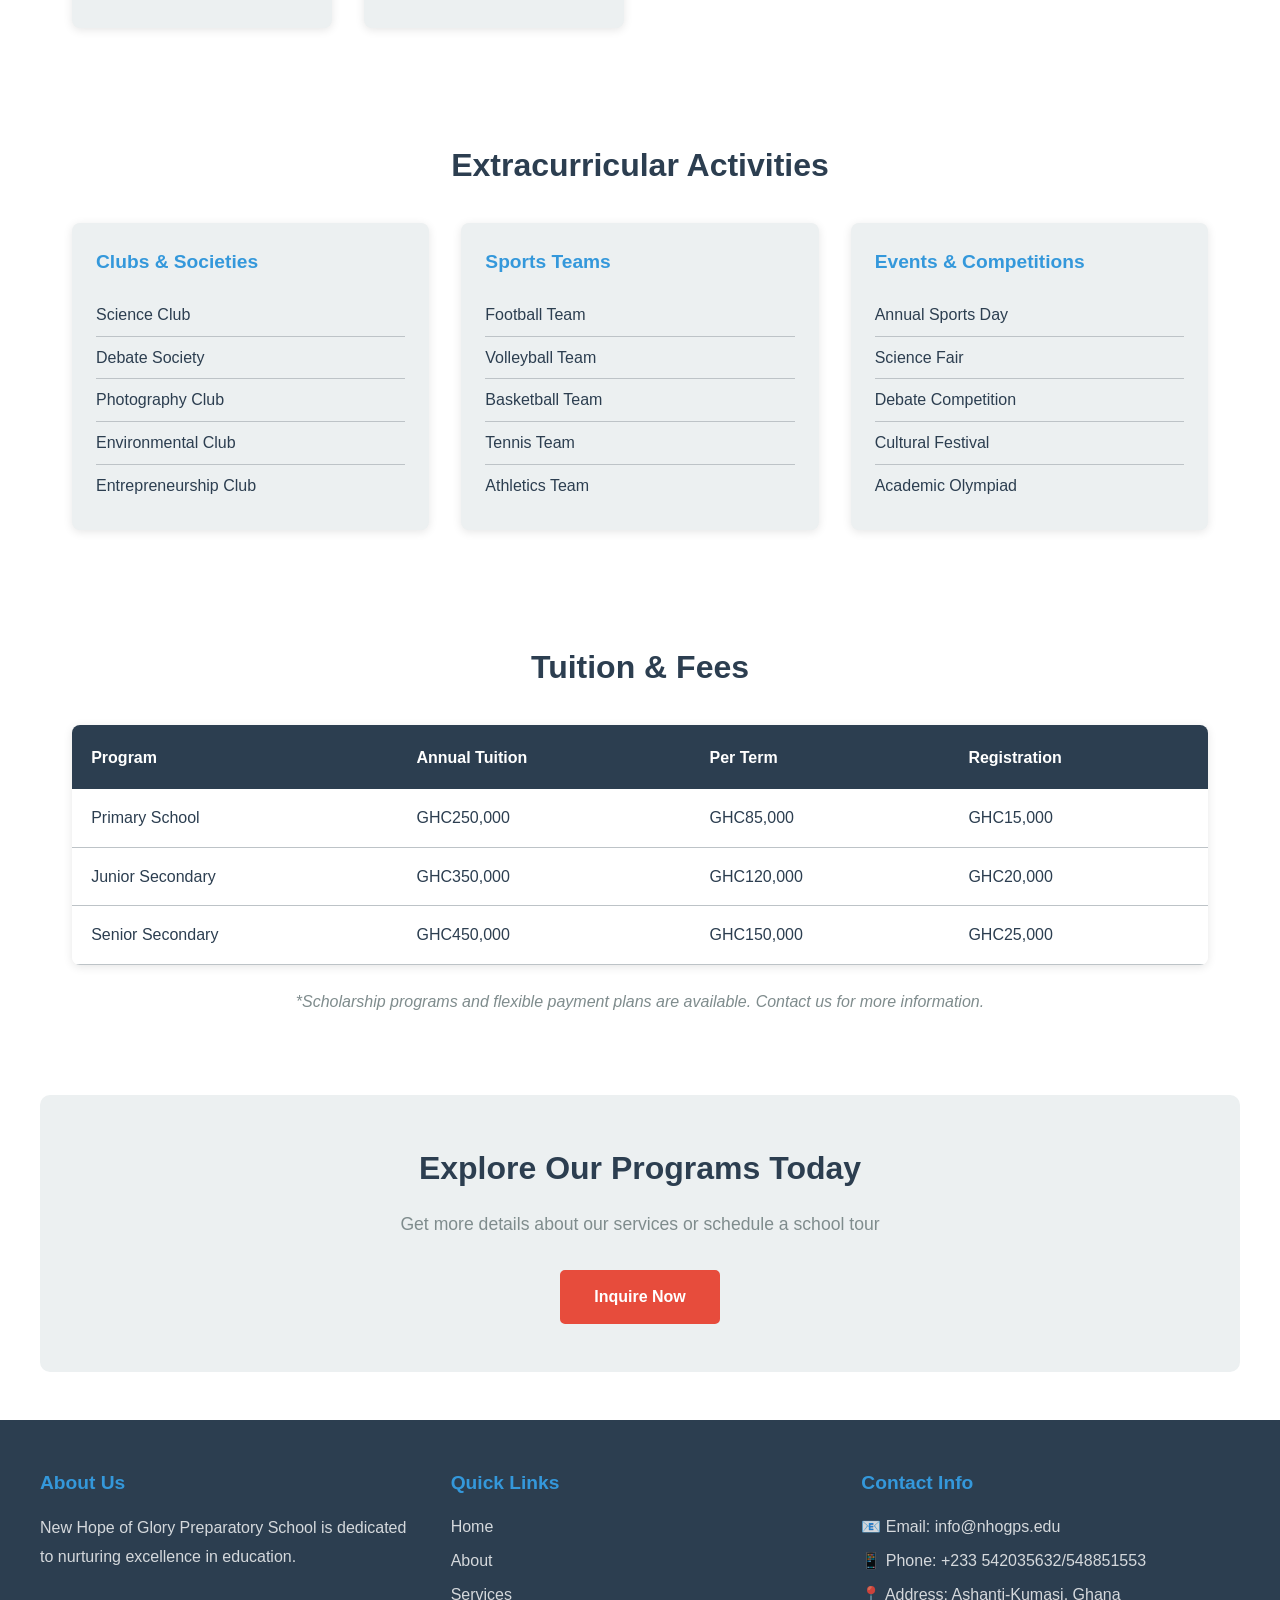
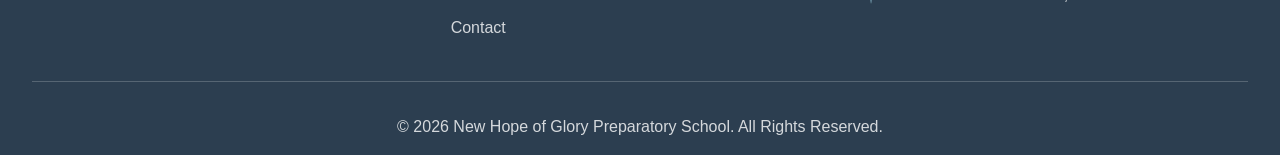
==== commit 40867ff6: "Update phone number format in footer section" ====
--- a/index.html
+++ b/index.html
@@ -221,7 +221,7 @@
                 <h4>Contact Info</h4>
                 <ul>
                     <li>📧 Email: info@nhogps.edu</li>
-                    <li>📱 Phone: +233 (0) 123 456 7890</li>
+                    <li>📱 Phone: +233 542035632/548851553 </li>
                     <li>📍 Address: Ashanti-Kumasi, Ghana</li>
                 </ul>
             </article>
